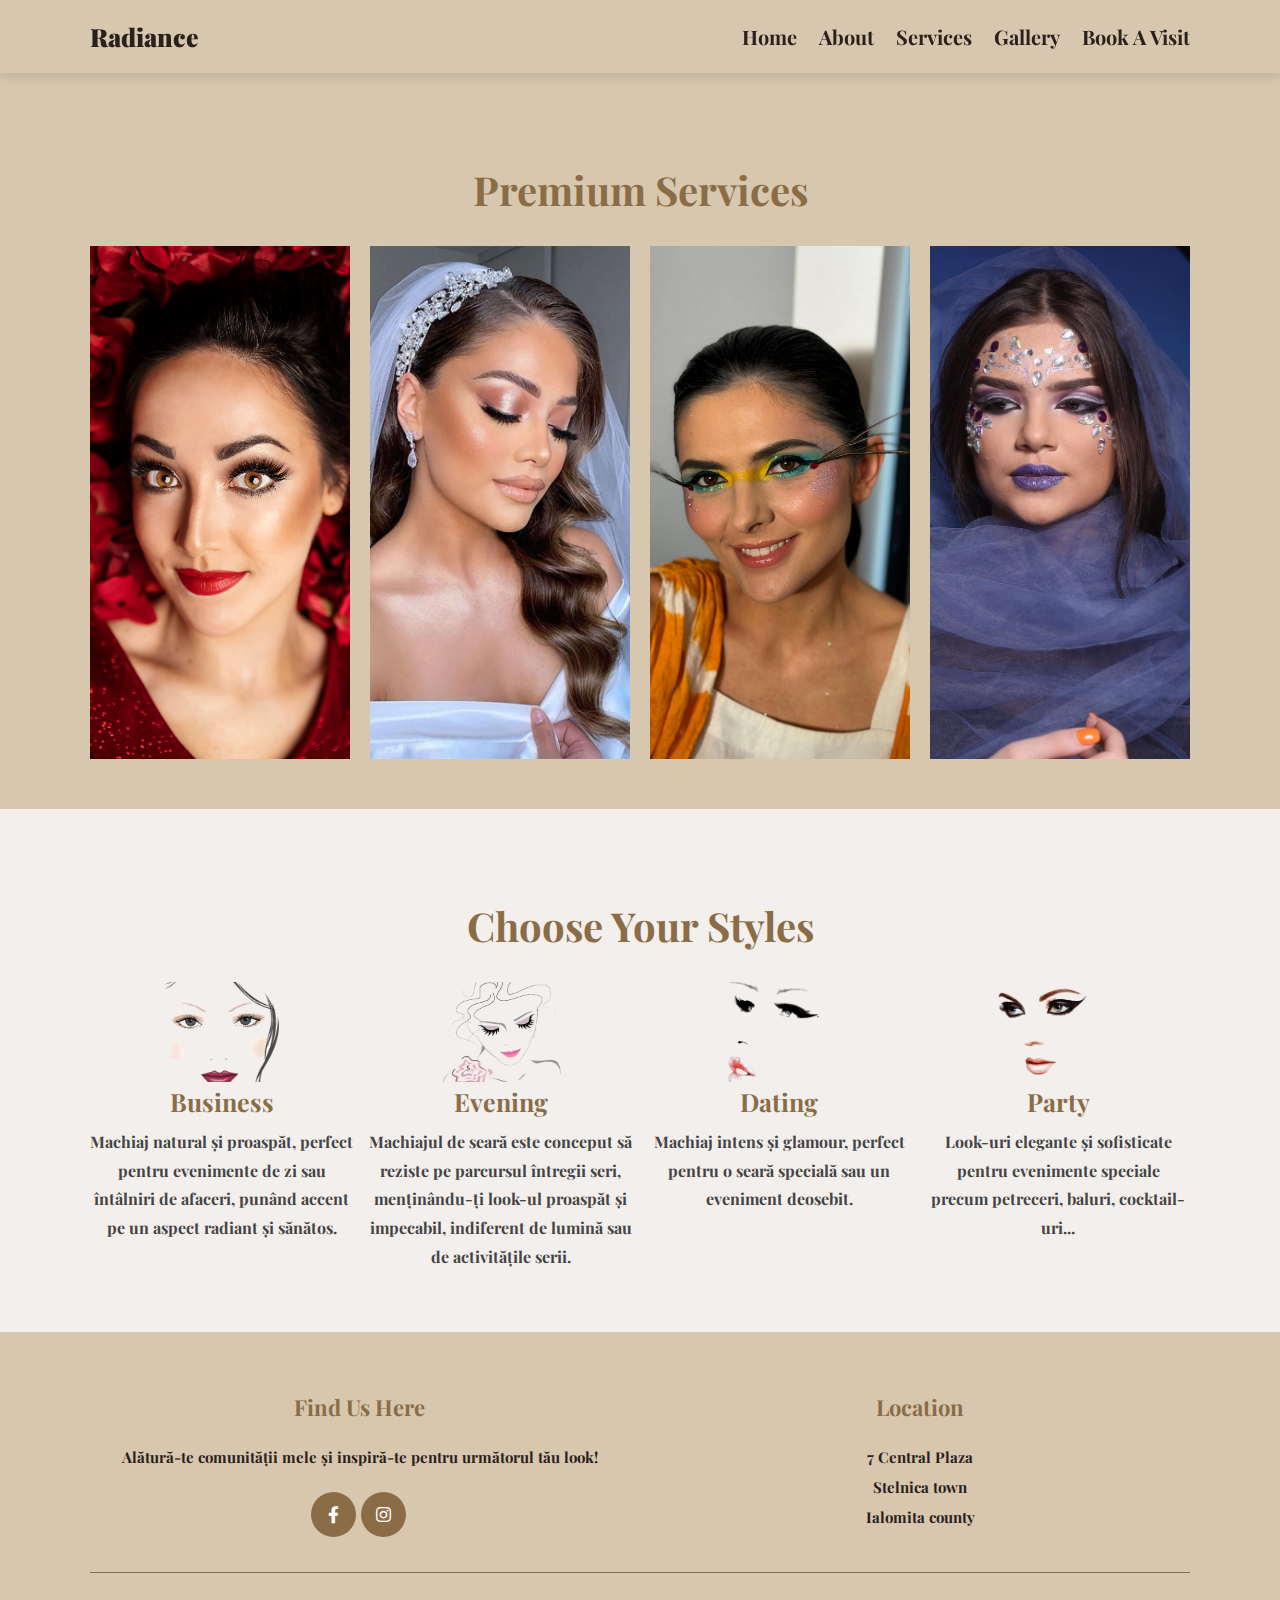
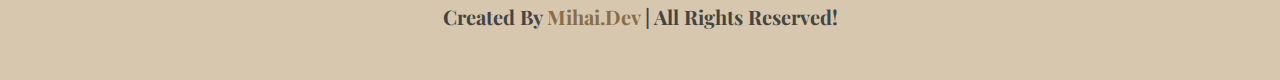
==== services.html @ c3f896fa "first commit" ====
<!DOCTYPE html>
<html lang="en">

<head>
    <meta charset="UTF-8">
    <meta http-equiv="X-UA-Compatible" content="IE=edge">
    <meta name="viewport" content="width=device-width, initial-scale=1.0">
    <title>Beauty Saloon Teo</title>
    <link rel="stylesheet" href="https://cdnjs.cloudflare.com/ajax/libs/font-awesome/5.15.4/css/all.min.css">

    <link rel="stylesheet" href="css/style.css">
</head>

<body>
    <!-- header -->
    <section class="header">

        <a href="./index.html" class="logo"> Radiance </a>

        <nav class="navbar">
            <div id="close-navbar" class="fas fa-times"></div>
            <a href="./index.html">home</a>
            <a href="./about.html">about</a>
            <a href="./services.html">services</a>
            <!-- <a href="./carousel.html">carousel</a> -->
            <a href="./gallery.html">gallery</a>
            <!-- <a href="#styles">styles</a> -->
            <!-- <a href="#pricing">pricing</a> -->

            <a href="./visit.html">book a visit</a>

        </nav>

        <div id="menu-btn" class="fas fa-bars"></div>

    </section>
    <!-- header -->





    <!-- services -->

    <section class="services" id="services">

        <h1 class="heading">premium services</h1>

        <div class="box-container">

            <div class="box">

                <img src="images/photo-session.jpg" alt="">
                <div class="content">
                    <h3>Photo Session</h3>
                </div>
            </div>

            <div class="box">
                <img src="images/wedding-session.jpg" alt="">
                <div class="content">
                    <h3>wedding services </h3>
                </div>
            </div>

            <div class="box">
                <img src="images/fashion-session.jpg" alt="">
                <div class="content">
                    <h3>Artistic and Thematic Makeup</h3>
                </div>
            </div>

            <div class="box">
                <img src="images/evenimente-session1.jpg" alt="">
                <div class="content">
                    <h3>Events makeup</h3>
                </div>
            </div>

        </div>

    </section>

    <!-- services end -->

    <!-- styles -->

    <section class="styles" id="styles">

        <h1 class="heading">choose your styles</h1>

        <div class="box-container">
            <div class="box">
                <div class="image">
                    <img src="images/style-4.png" alt="">
                </div>
                <div class="content">
                    <h3 class="title">Business</h3>
                    <p>Machiaj natural și proaspăt, perfect pentru evenimente de zi sau întâlniri de afaceri, punând
                        accent pe un aspect radiant și sănătos.</p>

                </div>
            </div>

            <div class="box">
                <div class="image">
                    <img src="images/style-2.png" alt="">
                </div>
                <div class="content">
                    <h3 class="title">evening</h3>
                    <p>Machiajul de seară este conceput să reziste pe parcursul întregii seri,
                        menținându-ți look-ul proaspăt și impecabil, indiferent de lumină sau de activitățile serii.</p>
                </div>
            </div>

            <div class="box">
                <div class="image">
                    <img src="images/style-1.png" alt="">
                </div>
                <div class="content">
                    <h3 class="title">dating</h3>
                    <p>Machiaj intens și glamour, perfect pentru o seară specială sau un eveniment deosebit. </p>
                </div>
            </div>

            <div class="box">
                <div class="image">
                    <img src="images/style-3.png" alt="">
                </div>
                <div class="content">
                    <h3 class="title">party</h3>
                    <p>Look-uri elegante și sofisticate pentru evenimente speciale precum petreceri, baluri,
                        cocktail-uri... </p>
                </div>
            </div>



        </div>

    </section>

    <!-- styles end-->










    <!-- footer -->

    <section class="footer">

        <div class="box-container">

            <div class="box">
                <h3> Find us here </h3>
                <p>Alătură-te comunității mele și inspiră-te pentru următorul tău look!</p>
                <div class="share">
                    <a href="https://www.facebook.com/lavinia.teodora2" class="fab fa-facebook-f"></a>
                    <a href="https://www.instagram.com/teodora.lav02/" class="fab fa-instagram"></a>
                    <!-- <a href="#" class="fab fa-twitter"></a>
                <a href="#" class="fab fa-linkedin"></a> -->
                </div>
            </div>



            <div class="box">
                <h3>location</h3>
                <p>7 Central Plaza <br>
                    Stelnica town <br>
                    Ialomita county</p>
            </div>

        </div>

        <div class="credit"> created by <span>Mihai.dev</span> | all rights reserved! </div>

    </section>

    <!-- footer end-->







    <script src="js/script.js"></script>

</body>

</html>
---- css/style.css ----
@import url('https://fonts.googleapis.com/css?family=Playfair+Display:1,300,400,400italic,500,700,700italic,900');

:root {
  --main-color: #d7c7ae;
  --primary-color: #8a6d46;
  --hover: #5a4d3e;
  --black: #2a201c;
  --white: #fff;
  --light-bg: #f3efec;
  --dark-bg: rgba(0, 0, 0, 0.7);
  --border: 0.1rem solid #aaa;
  --box-shadow: 0 0.5rem 1rem rgba(0, 0, 0, 0.1);
}

* {
  font-family: 'Playfair Display', sans-serif;
  font-weight: bold;
  margin: 0;
  padding: 0;
  box-sizing: border-box;
  outline: none;
  border: none;
  text-decoration: none;
  transition: all 0.2s linear;
}

html {
  font-size: 62.5%;
  overflow-x: hidden;
  scroll-behavior: smooth;
  scroll-padding-top: 6rem;
}

html::-webkit-scrollbar {
  width: 0.6rem;
}

html::-webkit-scrollbar-track {
  background-color: var(--white);
}

html::-webkit-scrollbar-thumb {
  background-color: var(--primary-color);
}

section {
  padding: 5rem 7%;
}

.heading {
  text-align: center;
  color: var(--primary-color);
  text-transform: capitalize;
  margin-bottom: 3rem;
  font-size: 4rem;
  margin-top: 4rem;
}

.btn {
  margin-top: 1rem;
  display: inline-block;
  background: var(--primary-color);
  color: var(--white);
  font-size: 2rem;
  cursor: pointer;
  padding: 1rem 3rem;
}

.btn:hover {
  background: var(--hover);
}

/* header */

.header {
  padding-top: 2rem;
  padding-bottom: 2rem;
  display: flex;
  align-items: center;
  justify-content: space-between;
  box-shadow: var(--box-shadow);
  position: sticky;
  top: 0;
  left: 0;
  right: 0;
  background: var(--main-color);
  z-index: 1000;
}

.header .logo {
  font-size: 2.5rem;
  font-weight: bolder;
  color: var(--black);
  text-transform: capitalize;
}

.header .navbar #close-navbar {
  position: absolute;
  top: 1.5rem;
  right: 2rem;
  font-size: 4rem;
  cursor: pointer;
  color: var(--black);
  display: none;
}

.header .navbar a {
  font-size: 2rem;
  margin-left: 2rem;
  color: var(--black);
  text-transform: capitalize;
}

.header .navbar a:hover {
  padding-bottom: 0.5rem;
  color: var(--primary-color);
}

#menu-btn {
  font-size: 2.5rem;
  cursor: pointer;
  color: var(--black);
  display: none;
}

/* header */

/* home */

.home {
  min-height: 100vh;
  display: flex;
  align-items: center;
  background: url(../images/home-bg2.png) no-repeat;
  background-size: cover;
  background-position: center;
}

.home .content {
  max-width: 60rem;
}

.home .content span {
  font-size: 3rem;
  letter-spacing: 0.5rem;
  padding-bottom: 0.5rem;
  color: #cd9344;
  text-transform: uppercase;
}

.home .content h3 {
  color: var(--black);
  font-size: 8rem;
  line-height: 8rem;
  font-weight: 900;
  color: white;
}
/* home */

/* about */

.about {
  background-repeat: no-repeat;
  background-position: left bottom;
  /* background-image: url('../images/about-left.png'); */
}

.about .row {
  display: flex;
  align-items: center;
  flex-wrap: wrap;
}

.about .row .image {
  flex: 1 1 39rem;
}

.about .row .image img {
  width: 100%;
  box-shadow: 15px 20px 15px rgba(0, 0, 0, 0.3);
  border-radius: 10px;
}
.about .row .content {
  /* flex: 1 1 51rem; */
  padding: 5rem;
}

.about .row .content h3 {
  font-size: 3rem;
  color: var(--primary-color);
}

.about .row .content p {
  font-size: 1.6rem;
  color: #444;
  padding: 1rem 0;
  line-height: 1.8;
}

.about .content .icons-container {
  display: flex;
  flex-wrap: wrap;
  gap: 2rem;
  margin-top: 3rem;
}

.about .content .icons-container .icons {
  flex: 1 1 16rem;
  text-align: center;
  background: var(--light-bg);
  padding: 3rem 2rem;
}

.about .content .icons-container .icons img {
  height: 5rem;
}

.about .content .icons-container .icons h3 {
  padding-top: 1rem;
  font-size: 1.6rem;
  color: #444;
  font-weight: normal;
  text-transform: capitalize;
}

/* about */

/* services */

.services {
  background-color: var(--main-color);
}

.services .box-container {
  display: grid;
  grid-template-columns: repeat(auto-fit, minmax(25rem, 1fr));
  gap: 2rem;
}

.services .box-container .box {
  height: 100%;
  position: relative;
  overflow: hidden;
}

.services .box-container .box img {
  height: 100%;
  width: 100%;
  object-fit: cover;
}

.services .box-container .box:hover img {
  transform: scale(1.1);
}

.services .box-container .box .content {
  display: none;
  align-items: center;
  justify-content: center;
  position: absolute;
  top: 0;
  left: 0;
  z-index: 10;
  height: 100%;
  width: 100%;
  background: var(--dark-bg);
}

.services .box-container .box .content h3 {
  text-align: center;
  font-size: 3rem;
  color: var(--white);
  padding-top: 40rem;
  text-transform: capitalize;
}

.services .box-container .box:hover .content {
  display: flex;
}

/* services */

/* styles */

.styles {
  background: var(--light-bg);
}

.styles .box-container {
  display: grid;
  grid-template-columns: repeat(auto-fit, minmax(25rem, 1fr));
  gap: 1.5rem;
}

.styles .box-container .box .image {
  overflow: hidden;
  width: 100%;
  text-align: center;
}

.styles .box-container .box .image img {
  width: 12rem;
  height: 10rem;
  object-fit: cover;
}

.styles .box-container .box .content {
  text-align: center;
}

.styles .box-container .box .content .title {
  font-size: 2.5rem;
  color: var(--primary-color);
  text-transform: capitalize;
}

.styles .box-container .box .content p {
  font-size: 1.6rem;
  line-height: 1.8;
  color: #444;
  padding: 1rem 0;
}

/* styles */

/* pricing */

.pricing {
  background: url('../images/pricing.jpg');
  background-attachment: fixed;
}

.pricing .box-container {
  display: flex;
  align-items: center;
  justify-content: center;
  flex-wrap: wrap;
}

.pricing .box-container .box {
  height: 500px;
  width: 300px;
  margin: 20px 40px;
  border-radius: 10px;
  box-shadow: 0 3px 5px rgba(0, 0, 0, 0.9);
  text-align: center;
  overflow: hidden;
  position: relative;
  z-index: 1;
  background: var(--primary-color);
}

.pricing .box-container .box::before,
.pricing .box-container .box:after {
  content: '';
  position: absolute;
  height: 200px;
  width: 200px;
  border-radius: 50%;
  opacity: 0.5;
}

.pricing .box-container .box::before {
  background: var(--light-bg);
  top: -10%;
  left: 80%;
}

.pricing .box-container .box::after {
  background: var(--main-color);
  bottom: -10%;
  right: 80%;
}

.pricing .box-container .box .title {
  margin: 30px 0;
  font-size: 26px;
  color: var(--main-color);
  text-transform: capitalize;
}

.pricing .box-container .box .price {
  height: 160px;
  width: 160px;
  color: var(--white);
  background: var(--main-color);
  padding: 57px 0 0;
  margin: 0 auto 25px;
  border-radius: 50%;
}

.pricing .box-container .box .price .currency {
  font-size: 35px;
  line-height: 35px;
  font-weight: 300;
}

.pricing .box-container .box .price .amount {
  font-size: 58px;
  line-height: 45px;
  font-weight: 700;
}

.pricing .box-container .box ul li {
  text-align: left;
  font-size: 16px;
  padding-left: 45px;
  margin: 20px auto;
  color: var(--white);
  list-style: none;
  text-transform: uppercase;
}

.pricing .box-container .box ul li i {
  color: var(--main-color);
  padding: 0 10px;
}

.pricing .box-container .box button {
  height: 40px;
  width: 140px;
  outline: none;
  border-radius: 50px;
  text-transform: capitalize;
  cursor: pointer;
  background: none;
  color: var(--main-color);
  border: 2px solid var(--main-color);
  font-size: 17px;
  font-weight: bold;
  transition: 0.2s linear;
}

.pricing .box-container .box button:hover {
  color: var(--white);
  background: var(--main-color);
}

/* pricing */

/* blog */

.blogs .box-container {
  display: grid;
  grid-template-columns: repeat(auto-fit, minmax(30rem, 1fr));
  gap: 3rem;
}

.blogs .box-container .box {
  background: var(--primary-color);
}

.blogs .box-container .box .image {
  height: 25rem;
  overflow: hidden;
  width: 100%;
}

.blogs .box-container .box .image img {
  height: 100%;
  object-fit: cover;
  width: 100%;
}

.blogs .box-container .box:hover .image img {
  transform: scale(1.2);
}

.blogs .box-container .box .content {
  padding: 2rem;
}

.blogs .box-container .box .content .title {
  font-size: 2.5rem;
  line-height: 1.5;
  color: var(--white);
}

.blogs .box-container .box .content .title:hover {
  color: var(--main-color);
}

.blogs .box-container .box .content span {
  color: var(--main-color);
  display: block;
  padding-top: 1rem;
  font-size: 2rem;
  text-transform: capitalize;
}

.blogs .box-container .box .content p {
  font-size: 1.6rem;
  line-height: 1.8;
  color: var(--white);
  padding: 1rem 0;
}

/* blog */

/* visit */

.visit {
  background: url('../images/visit.png');
  background-size: cover;
  background-position: center;
}

.visit .row {
  display: -webkit-box;
  display: -ms-flexbox;
  display: flex;
  -webkit-box-align: center;
  -ms-flex-align: center;
  align-items: center;
  -ms-flex-wrap: wrap;
  flex-wrap: wrap;
  gap: 2rem;
}

.visit .row .image {
  -webkit-box-flex: 1;
  -ms-flex: 1 1 40rem;
  flex: 1 1 40rem;
}

.visit .row .image img {
  width: 100%;
}

.visit .row form {
  flex: 1 1 40rem;
  border: 0.1rem solid var(--main-color);
  padding: 2rem;
}

.visit .row form h3 {
  font-size: 2.5rem;
  text-align: center;
  color: var(--main-color);
  padding-bottom: 1rem;
  text-transform: uppercase;
}

.visit .row form .inputBox {
  display: flex;
  align-items: center;
  margin-top: 2rem;
  margin-bottom: 2rem;
  background: var(--main-color);
  border: var(--border);
}

.visit .row form .inputBox input {
  width: 100%;
  padding: 2rem;
  font-size: 1.7rem;
  color: var(--white);
  text-transform: none;
  background: none;
}

/* visit */

/* review  */

.review .box-container {
  display: grid;
  grid-template-columns: repeat(auto-fit, minmax(30rem, 1fr));
  gap: 1.5rem;
}

.review .box-container .box {
  border: var(--border);
  text-align: center;
  padding: 3rem 2rem;
}

.review .box-container .box p {
  font-size: 1.5rem;
  line-height: 1.8;
  color: var(--black);
  padding: 2rem 0;
}

.review .box-container .box h3 {
  padding: 1rem 0;
  font-size: 2rem;
  color: var(--black);
  text-transform: capitalize;
}

.review .box-container .box .stars i {
  font-size: 1.5rem;
  color: var(--primary-color);
}

/* review end */

/* footer */
.footer {
  background: var(--main-color);
  text-align: center;
}

.footer .box-container {
  display: grid;
  grid-template-columns: repeat(auto-fit, minmax(30rem, 1fr));
  gap: 2rem;
}

.footer .box-container .box h3 {
  font-size: 2.2rem;
  text-transform: capitalize;
  color: var(--primary-color);
  padding: 1rem 0;
}

.footer .box-container .box p {
  font-size: 1.5rem;
  line-height: 2;
  color: var(--black);
  padding: 1rem 0;
}

.footer .box-container .box .share {
  margin-top: 1rem;
}

.footer .box-container .box .share a {
  height: 4.5rem;
  width: 4.5rem;
  line-height: 4.5rem;
  border-radius: 50%;
  font-size: 1.7rem;
  background-color: var(--primary-color);
  color: var(--white);
  margin-right: 0.3rem;
  text-align: center;
}

.footer .box-container .box .share a:hover {
  background-color: var(--black);
}

.footer .box-container .box .link {
  font-size: 1.7rem;
  line-height: 2;
  color: var(--primary-color);
  padding: 0.5rem 0;
  display: block;
  text-decoration: underline;
}

.footer .box-container .box .link:hover {
  color: var(--black);
  text-decoration: underline;
}

.footer .box-container .box .email {
  width: 100%;
  padding: 1.2rem 1.4rem;
  font-size: 1.6rem;
  border: 0.1rem solid var(--primary-color);
  margin-bottom: 1rem;
}

.footer .credit {
  text-align: center;
  margin-top: 3rem;
  padding-top: 3rem;
  font-size: 2rem;
  text-transform: capitalize;
  color: #444;
  border-top: 0.1rem solid var(--primary-color);
}

.footer .credit span {
  color: var(--primary-color);
}

@media (max-width: 991px) {
  html {
    font-size: 55%;
  }

  .header .navbar a {
    font-size: 1.7rem;
  }

  section {
    padding: 3rem 2rem;
  }
}

@media (max-width: 768px) {
  #menu-btn {
    display: inline-block;
  }

  .header .navbar {
    position: fixed;
    top: 0;
    right: -105%;
    width: 30rem;
    background: var(--white);
    height: 100%;
    display: -webkit-box;
    display: -ms-flexbox;
    display: flex;
    -webkit-box-orient: vertical;
    -webkit-box-direction: normal;
    -ms-flex-flow: column;
    flex-flow: column;
    -webkit-box-pack: center;
    -ms-flex-pack: center;
    justify-content: center;
    z-index: 1200;
  }
  .header .navbar #close-navbar {
    display: block;
  }
  .header .navbar.active {
    right: 0;
  }

  .header .navbar a {
    display: block;
    margin: 1rem 0;
    text-align: center;
    font-size: 3rem;
  }

  .home .content h3 {
    font-size: 5.5rem;
  }
}

@media (max-width: 450px) {
  html {
    font-size: 50%;
  }

  .home .content h3 {
    font-size: 4.5rem;
  }
}

/* Carousel */

.carousel {
  background-image: url('../images/bg-gif.gif');
  background-size: 100%;
  background-repeat: no-repeat;
  background-position: top center;
  pointer-events: none;
  width: 100%;
  height: 100vh;
}

/* .carousel::before {
  position: absolute;
  width: min(1400px, 90vw);
  top: 10%;
  left: 50%;
  height: 90%;
  transform: translateX(-50%);
  content: '';
  background-image: url('../images/bg-gif.gif');
  background-size: 100%;
  background-repeat: no-repeat;
  background-position: top center;
  pointer-events: none;
} */

.banner {
  width: 100%;
  height: 100vh;
  text-align: center;
  overflow: hidden;
  position: relative;
}
.banner .slider {
  position: absolute;
  width: 200px;
  height: 250px;
  top: 10%;
  left: calc(50% - 100px);
  transform-style: preserve-3d;
  transform: perspective(1000px);
  animation: autoRun 20s linear infinite;
  z-index: 2;
}

@keyframes autoRun {
  from {
    transform: perspective(1000px) rotateX(-16deg) rotateY(0deg);
  }
  to {
    transform: perspective(1000px) rotateX(-16deg) rotateY(360deg);
  }
}

.banner .slider .item {
  position: absolute;
  inset: 0 0 0 0;
  transform: rotateY(
      calc((var(--position) - 1) * (360 / var(--quantity)) * 1deg)
    )
    translateZ(550px);
}
.banner .slider .item img {
  width: 100%;
  height: 100%;
  object-fit: cover;
}
.banner .content {
  position: absolute;
  bottom: 0;
  left: 50%;
  transform: translateX(-50%);
  width: min(1400px, 100vw);
  height: max-content;
  padding-bottom: 100px;
  display: flex;
  flex-wrap: wrap;
  justify-content: space-between;
  align-items: center;
  z-index: 1;
}
.banner .content h1 {
  font-family: 'ICA Rubrik';
  font-size: 16em;
  line-height: 1em;
  color: #25283b;
  position: relative;
}
.banner .content h1::after {
  position: absolute;
  inset: 0 0 0 0;
  content: attr(data-content);
  z-index: 2;
  -webkit-text-stroke: 2px #d2d2d2;
  color: transparent;
}
.banner .content .author {
  font-family: Poppins;
  text-align: right;
  max-width: 200px;
}
.banner .content h2 {
  font-size: 3em;
}
.banner .content .model {
  background-image: url('../images/bg-gif.gif');
  width: 100%;
  height: 75vh;
  position: absolute;
  bottom: 0;
  left: 0;
  background-size: auto 130%;
  background-repeat: no-repeat;
  background-position: top center;
  z-index: 1;
}
@media screen and (max-width: 1023px) {
  .banner .slider {
    width: 160px;
    height: 200px;
    left: calc(50% - 80px);
  }
  .banner .slider .item {
    transform: rotateY(
        calc((var(--position) - 1) * (360 / var(--quantity)) * 1deg)
      )
      translateZ(300px);
  }
  .banner .content h1 {
    text-align: center;
    width: 100%;
    text-shadow: 0 10px 20px #000;
    font-size: 7em;
  }
  .banner .content .author {
    color: #fff;
    padding: 20px;
    text-shadow: 0 10px 20px #000;
    z-index: 2;
    max-width: unset;
    width: 100%;
    text-align: center;
    padding: 0 30px;
  }
}
@media screen and (max-width: 767px) {
  .banner .slider {
    width: 100px;
    height: 150px;
    left: calc(50% - 50px);
  }
  .banner .slider .item {
    transform: rotateY(
        calc((var(--position) - 1) * (360 / var(--quantity)) * 1deg)
      )
      translateZ(180px);
  }
}
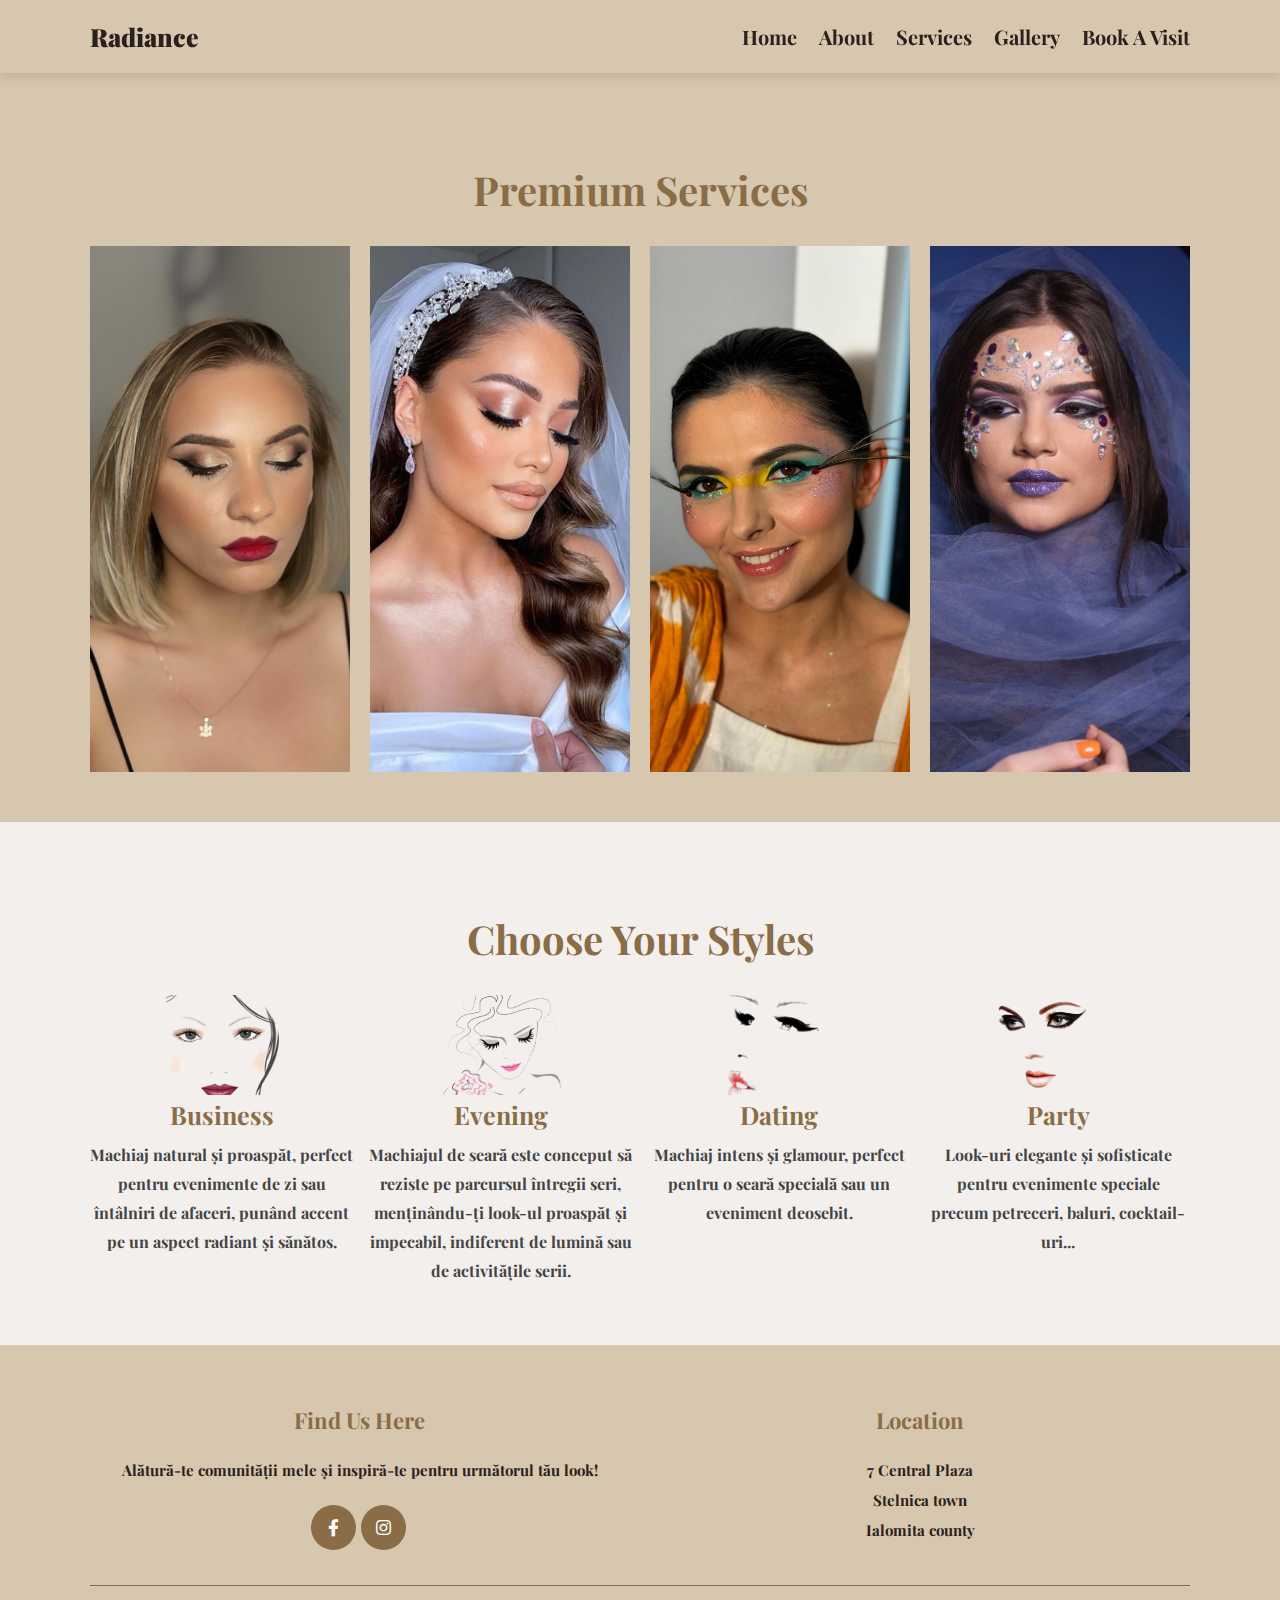
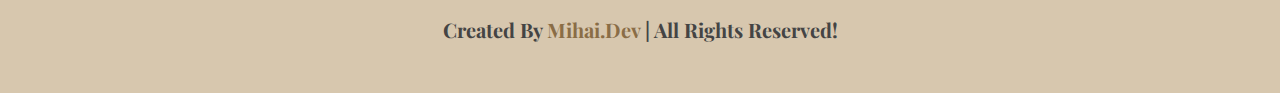
==== commit 958153a2: "services session edit" ====
--- a/services.html
+++ b/services.html
@@ -50,7 +50,7 @@
 
             <div class="box">
 
-                <img src="images/photo-session.jpg" alt="">
+                <img src="images/adina-session2.jpg" alt="">
                 <div class="content">
                     <h3>Photo Session</h3>
                 </div>
--- a/css/style.css
+++ b/css/style.css
@@ -60,6 +60,16 @@
   margin-top: 1rem;
   display: inline-block;
   background: var(--primary-color);
+  color: var(--white);
+  font-size: 2rem;
+  cursor: pointer;
+  padding: 1rem 3rem;
+}
+
+#send-whats-app {
+  margin-top: 1rem;
+  display: inline-block;
+  background: #25d366;
   color: var(--white);
   font-size: 2rem;
   cursor: pointer;
@@ -551,6 +561,15 @@
 }
 
 .visit .row form .inputBox input {
+  width: 100%;
+  padding: 2rem;
+  font-size: 1.7rem;
+  color: var(--white);
+  text-transform: none;
+  background: none;
+}
+
+.visit .row form .inputBox textarea {
   width: 100%;
   padding: 2rem;
   font-size: 1.7rem;
